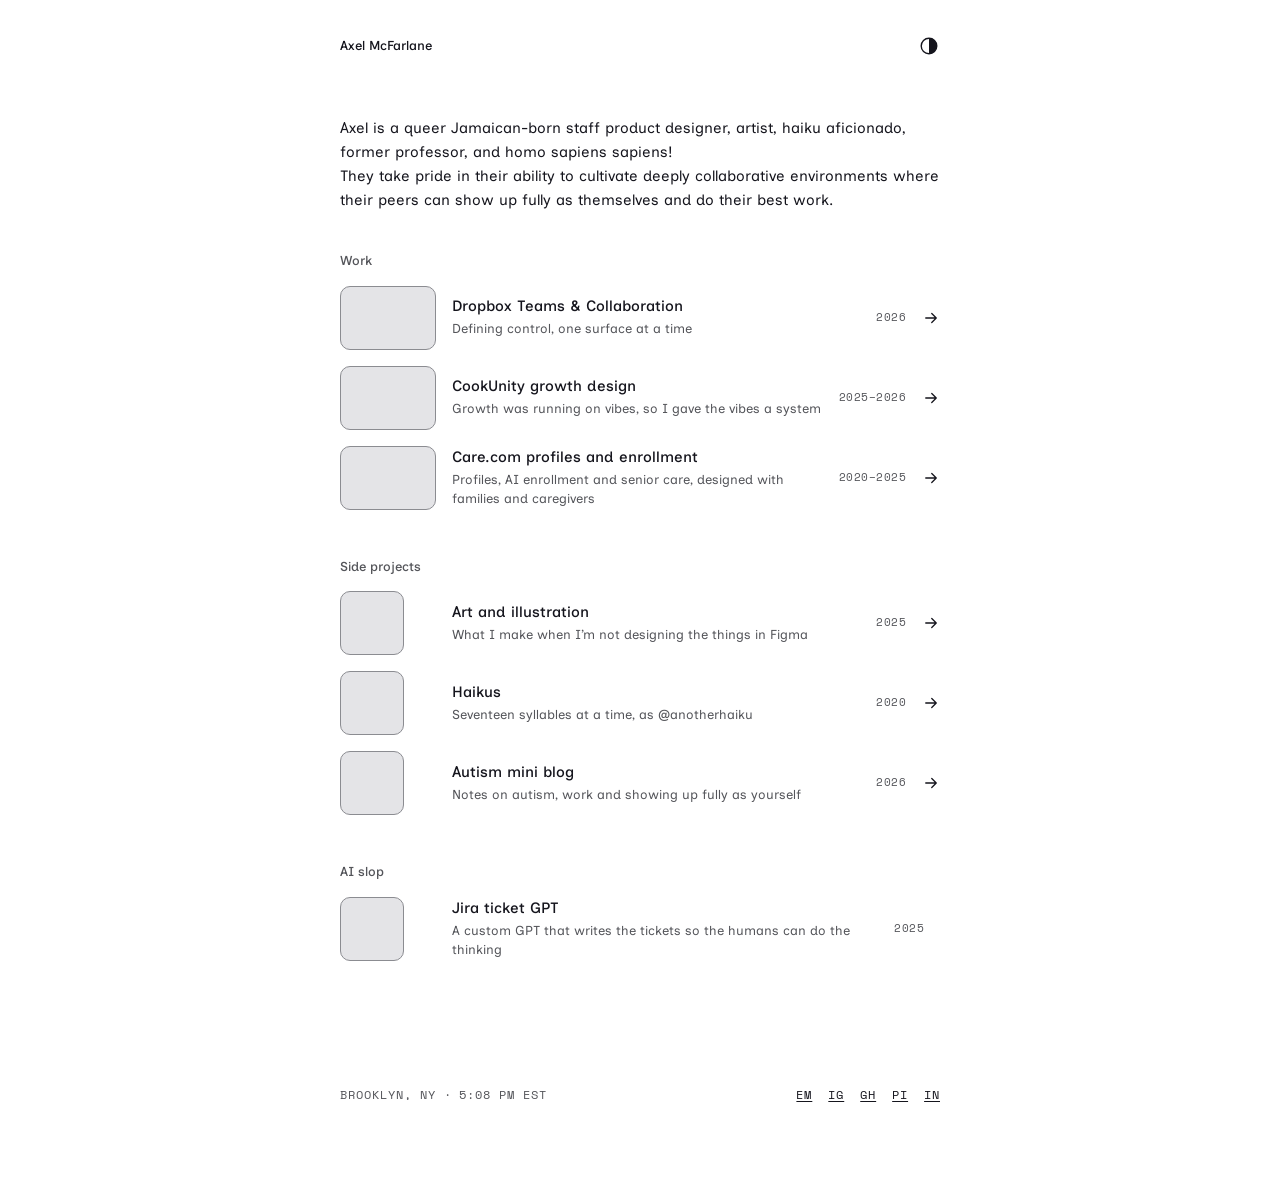
==== index.html @ f687fe0c "v1: DialKit spacing tuner (?tune); smaller work tiles, square side-project tiles Co-Authored-By: Cla" ====
<!doctype html>
<html lang="en">
<head>
  <meta charset="utf-8">
  <meta name="viewport" content="width=device-width, initial-scale=1">
  <title>Axel McFarlane</title>
  <meta name="description" content="Axel McFarlane (it/they): queer, Jamaican-born staff product designer, artist and former professor who designs with and not just for people.">
  <link rel="preconnect" href="https://fonts.googleapis.com">
  <link rel="preconnect" href="https://fonts.gstatic.com" crossorigin>
  <link rel="stylesheet" href="https://fonts.googleapis.com/css2?family=Space+Mono:wght@400;700&family=Inclusive+Sans:ital,wght@0,300..700;1,300..700&display=swap">
  <link rel="stylesheet" href="palette.css">
  <link rel="stylesheet" href="styles.css">
  <script src="theme.js"></script>
</head>
<body>
  <header class="site-header">
    <a class="mark" href="index.html">Axel McFarlane</a>
    <button class="theme-toggle" type="button" aria-label="Switch to dark theme">
      <svg viewBox="0 0 24 24" width="22" height="22" aria-hidden="true" focusable="false">
        <circle cx="12" cy="12" r="8.5" fill="none" stroke="currentColor" stroke-width="1.5"/>
        <path d="M12 3.5a8.5 8.5 0 0 1 0 17z" fill="currentColor"/>
      </svg>
    </button>
  </header>

  <main>
    <section class="intro">
      <h1><span class="peek">Axel<span class="peek-card peek-card--axel" aria-hidden="true"></span></span> is a queer <span class="peek">Jamaican-born<span class="peek-card peek-card--run" aria-hidden="true"></span></span> staff product designer, artist, haiku aficionado, former professor, and homo sapiens sapiens!</h1>
      <p>
        They take pride in their ability to cultivate deeply collaborative
        environments where their peers can show up fully as themselves and do
        their best work.
      </p>
    </section>

    <section class="work" aria-labelledby="work-heading">
      <h2 id="work-heading">Work</h2>
      <ul class="rows">
        <li>
          <a class="row" href="work/dropbox.html">
            <span class="thumb" aria-hidden="true"></span>
            <span class="row-text">
              <span class="row-heading">
                <span class="row-title">Dropbox Teams &amp; Collaboration</span>
              </span>
              <span class="row-desc">Defining control, one surface at a time</span>
            </span>
            <span class="row-year">2026</span>
            <svg class="row-arrow" viewBox="0 0 24 24" width="18" height="18" aria-hidden="true" focusable="false">
              <path d="M5 12h13M13 6l6 6-6 6" fill="none" stroke="currentColor" stroke-width="1.75" stroke-linecap="round" stroke-linejoin="round"/>
            </svg>
          </a>
        </li>
        <li>
          <a class="row" href="work/cookunity.html">
            <span class="thumb" aria-hidden="true"></span>
            <span class="row-text">
              <span class="row-heading">
                <span class="row-title">CookUnity growth design</span>
              </span>
              <span class="row-desc">Growth was running on vibes, so I gave the vibes a system</span>
            </span>
            <span class="row-year">2025–2026</span>
            <svg class="row-arrow" viewBox="0 0 24 24" width="18" height="18" aria-hidden="true" focusable="false">
              <path d="M5 12h13M13 6l6 6-6 6" fill="none" stroke="currentColor" stroke-width="1.75" stroke-linecap="round" stroke-linejoin="round"/>
            </svg>
          </a>
        </li>
        <li>
          <a class="row" href="work/care.html">
            <span class="thumb" aria-hidden="true"></span>
            <span class="row-text">
              <span class="row-heading">
                <span class="row-title">Care.com profiles and enrollment</span>
              </span>
              <span class="row-desc">Profiles, AI enrollment and senior care, designed with families and caregivers</span>
            </span>
            <span class="row-year">2020–2025</span>
            <svg class="row-arrow" viewBox="0 0 24 24" width="18" height="18" aria-hidden="true" focusable="false">
              <path d="M5 12h13M13 6l6 6-6 6" fill="none" stroke="currentColor" stroke-width="1.75" stroke-linecap="round" stroke-linejoin="round"/>
            </svg>
          </a>
        </li>
      </ul>
    </section>

    <section class="side-projects" aria-labelledby="side-heading">
      <h2 id="side-heading">Side projects</h2>
      <ul class="rows">
        <li>
          <a class="row" href="https://www.instagram.com/anotherdeadname/">
            <span class="thumb" aria-hidden="true"></span>
            <span class="row-text">
              <span class="row-heading">
                <span class="row-title">Art and illustration</span>
              </span>
              <span class="row-desc">What I make when I’m not designing the things in Figma</span>
            </span>
            <span class="row-year">2025</span>
            <svg class="row-arrow" viewBox="0 0 24 24" width="18" height="18" aria-hidden="true" focusable="false">
              <path d="M5 12h13M13 6l6 6-6 6" fill="none" stroke="currentColor" stroke-width="1.75" stroke-linecap="round" stroke-linejoin="round"/>
            </svg>
          </a>
        </li>
        <li>
          <a class="row" href="https://www.instagram.com/anotherhaiku/">
            <span class="thumb" aria-hidden="true"></span>
            <span class="row-text">
              <span class="row-heading">
                <span class="row-title">Haikus</span>
              </span>
              <span class="row-desc">Seventeen syllables at a time, as @anotherhaiku</span>
            </span>
            <span class="row-year">2020</span>
            <svg class="row-arrow" viewBox="0 0 24 24" width="18" height="18" aria-hidden="true" focusable="false">
              <path d="M5 12h13M13 6l6 6-6 6" fill="none" stroke="currentColor" stroke-width="1.75" stroke-linecap="round" stroke-linejoin="round"/>
            </svg>
          </a>
        </li>
        <li>
          <a class="row" href="https://www.linkedin.com/in/axelwashere/recent-activity/all/">
            <span class="thumb" aria-hidden="true"></span>
            <span class="row-text">
              <span class="row-heading">
                <span class="row-title">Autism mini blog</span>
              </span>
              <span class="row-desc">Notes on autism, work and showing up fully as yourself</span>
            </span>
            <span class="row-year">2026</span>
            <svg class="row-arrow" viewBox="0 0 24 24" width="18" height="18" aria-hidden="true" focusable="false">
              <path d="M5 12h13M13 6l6 6-6 6" fill="none" stroke="currentColor" stroke-width="1.75" stroke-linecap="round" stroke-linejoin="round"/>
            </svg>
          </a>
        </li>
      </ul>
    </section>

    <section class="ai-tools" aria-labelledby="ai-heading">
      <h2 id="ai-heading">AI slop</h2>
      <ul class="rows">
        <li>
          <div class="row">
            <span class="thumb" aria-hidden="true"></span>
            <span class="row-text">
              <span class="row-heading">
                <span class="row-title">Jira ticket GPT</span>
              </span>
              <span class="row-desc">A custom GPT that writes the tickets so the humans can do the thinking</span>
            </span>
            <span class="row-year">2025</span>
          </div>
        </li>
      </ul>
    </section>
  </main>

  <footer class="site-footer">
    <p class="footer-local">
      <span>Brooklyn, NY</span>
      <span data-local-time>Eastern Time</span>
      <span data-weather hidden></span>
    </p>
    <ul class="footer-links">
      <li>
        <a href="mailto:hello@anotherdeadname.com" aria-label="Email" title="Email">EM</a>
      </li>
      <li>
        <a href="https://www.instagram.com/anotherdeadname/" aria-label="Instagram" title="Instagram">IG</a>
      </li>
      <li>
        <a href="https://github.com/anotherdeadname" aria-label="GitHub" title="GitHub">GH</a>
      </li>
      <li>
        <a href="https://www.pinterest.com/biscuitsanjam/" aria-label="Pinterest" title="Pinterest">PI</a>
      </li>
      <li>
        <a href="https://www.linkedin.com/in/axelwashere/" aria-label="LinkedIn" title="LinkedIn">IN</a>
      </li>
    </ul>
  </footer>
  <script src="footer.js" defer></script>
  <script src="tune.js" defer></script>
</body>
</html>
---- palette.css ----
/* Monochrome, matched to the portfolio deck. Contrast is against --bg. */

:root {
  /* surfaces + text */
  --bg:          oklch(100% 0 0);          /* white */
  --text:        oklch(20% 0.015 280);     /* blue-black ink, 18.1:1 */
  --text-muted:  oklch(45% 0.008 280);     /* cool gray, 7.4:1 */

  /* accent: kept monochrome for now */
  --accent:      oklch(20% 0.015 280);     /* ink: fills, large shapes */
  --accent-ink:  oklch(20% 0.015 280);     /* links (always underlined) */
  --on-accent:   oklch(100% 0 0);          /* white text on ink fills */

  /* lines */
  --hairline:      oklch(92% 0.004 280);   /* dividers, rules (decorative) */
  --border-strong: oklch(64% 0.008 280);   /* media frames, 3:1+ */

  /* jewel tones: decorative hover fills only, never text.
     One lightness and chroma, only the hue changes, so the set reads as
     a family. 0.16 is the highest chroma all four hues hold in sRGB at 66%. */
  --jewel-l: 66%;
  --jewel-c: 0.16;
  --jewel-magenta:    oklch(var(--jewel-l) var(--jewel-c) 350);
  --jewel-tangerine:  oklch(var(--jewel-l) var(--jewel-c) 50);
  --jewel-chartreuse: oklch(var(--jewel-l) var(--jewel-c) 122);
  --jewel-cobalt:     oklch(var(--jewel-l) var(--jewel-c) 265);

  color-scheme: light;
}

/* Dark: follows the system unless the toggle chose light,
   and applies whenever the toggle chose dark. Keep both blocks in sync. */
@media (prefers-color-scheme: dark) {
  :root:not([data-theme="light"]) {
    --bg:          oklch(20% 0.015 280);   /* deck's dark slide */
    --text:        oklch(97% 0.003 280);   /* 16.6:1 */
    --text-muted:  oklch(72% 0.008 280);   /* 7.2:1 */

    --accent:      oklch(97% 0.003 280);
    --accent-ink:  oklch(97% 0.003 280);
    --on-accent:   oklch(20% 0.015 280);

    --hairline:      oklch(30% 0.012 280);
    --border-strong: oklch(52% 0.008 280);

    color-scheme: dark;
  }
}

:root[data-theme="dark"] {
  --bg:          oklch(20% 0.015 280);
  --text:        oklch(97% 0.003 280);
  --text-muted:  oklch(72% 0.008 280);

  --accent:      oklch(97% 0.003 280);
  --accent-ink:  oklch(97% 0.003 280);
  --on-accent:   oklch(20% 0.015 280);

  --hairline:      oklch(30% 0.012 280);
  --border-strong: oklch(52% 0.008 280);

  color-scheme: dark;
}

:focus-visible {
  outline: 2px solid var(--accent-ink);
  outline-offset: 3px;
}
---- styles.css ----
/* Layout and type. Colors come only from palette.css tokens. */

:root {
  --font-sans: "Inclusive Sans", system-ui, sans-serif;
  --font-mono: "Space Mono", ui-monospace, monospace;

  /* type scale: everything derives from one 15px base */
  --size-base: 0.9375rem;                         /* 15px */
  --size-md: var(--size-base);                    /* 15px body and row titles */
  --size-sm: calc(var(--size-base) * 13 / 15);    /* 13px supporting text and labels */
  --size-xs: calc(var(--size-base) * 0.8);        /* 12px mono labels */
  --size-2xs: calc(var(--size-base) * 11 / 15);   /* 11px row dates */
  --size-xl: clamp(calc(var(--size-base) * 1.6),  /* 24px on phones */
                   4vw,
                   calc(var(--size-base) * 2));   /* 30px statements and page titles */

  /* weights: Inclusive Sans is variable, 300 to 700 */
  --weight-regular: 400;   /* body and supporting text */
  --weight-display: 450;   /* 30px page titles, a touch firmer */
  --weight-medium: 500;    /* names, row titles, labels */
  --weight-strong: 600;    /* bold proof points */

  --column: calc(600px + 2 * var(--gutter)); /* 600px of content plus side padding */
  --gutter: calc(var(--unit) * 2);              /* 16px; 32px from 600px wide */
  --measure: 68ch;

  /* spacing: everything is a multiple of one 8px unit */
  --unit: 8px;
  --space-half: calc(var(--unit) / 2);  /*  4px, tight pairs only (title + description) */
  --space-1: var(--unit);               /*  8px */
  --space-2: calc(var(--unit) * 2);     /* 16px */
  --space-3: calc(var(--unit) * 3);     /* 24px */
  --space-4: calc(var(--unit) * 5);     /* 40px */
  --space-5: calc(var(--unit) * 8);     /* 64px */

  /* layout spacing, named so they can be tuned (open any page with ?tune) */
  --header-pad:   var(--space-3);   /* above and below the header */
  --intro-top:    var(--space-3);   /* header to intro */
  --section-gap:  var(--space-4);   /* between intro, Work, Side projects, AI slop */
  --label-gap:    var(--space-1);   /* section label to its first row */
  --row-pad:      var(--space-1);   /* half the space between rows */
  --row-col-gap:  var(--space-2);   /* thumbnail to text */
  --row-text-gap: var(--space-half);/* title to description */
  --footer-top:   var(--space-4);   /* last section to footer */

  /* thumbnails: 3:2 tiles for work, squares for side projects and AI tools */
  --thumb-w:      calc(var(--unit) * 12);  /* 96px */
  --thumb-square: calc(var(--unit) * 8);   /* 64px */
}

@media (min-width: 600px) {
  :root {
    --gutter: calc(var(--unit) * 4);
  }
}

@media (max-width: 480px) {
  :root {
    --thumb-w: calc(var(--unit) * 9);      /* 72px */
    --thumb-square: calc(var(--unit) * 6); /* 48px */
  }
}

*,
*::before,
*::after {
  box-sizing: border-box;
}

body {
  margin: 0;
  background: var(--bg);
  color: var(--text);
  font-family: var(--font-sans);
  font-size: var(--size-md); /* 15px body */
  line-height: 1.6;
  -webkit-font-smoothing: antialiased;
}

/* Single centered column */
.site-header,
main,
.site-footer {
  max-width: var(--column);
  margin-inline: auto;
  padding-inline: var(--gutter);
}

main {
  padding-block: var(--intro-top) var(--space-5);
}

section + section {
  margin-top: var(--section-gap);
}

/* Type */
h1,
h2,
h3 {
  font-family: var(--font-sans);
  font-weight: var(--weight-medium);
  line-height: 1.35;
  margin: 0 0 var(--space-2);
}

/* Display: the intro statement and case titles share one treatment */
h1 {
  font-size: var(--size-xl);
  font-weight: var(--weight-display);
  line-height: 1.2;
  letter-spacing: -0.02em;
}

strong {
  font-weight: var(--weight-strong);
}

h2 {
  font-size: var(--size-md);
}

h3 {
  font-size: var(--size-md);
}

p {
  margin: 0 0 var(--space-2);
  max-width: var(--measure);
}

a {
  color: var(--accent-ink);
  text-decoration: underline;
  text-decoration-thickness: 1px;
  text-underline-offset: 0.2em;
}

a:hover {
  text-decoration-thickness: 2px;
}

/* Header */
.site-header {
  display: flex;
  align-items: center;
  justify-content: space-between;
  padding-block: var(--header-pad);
}

.mark {
  display: inline-flex;
  align-items: center;
  min-height: 44px;
  min-width: 44px;
  color: var(--text);
  font-size: var(--size-sm);
  font-weight: var(--weight-medium);
  text-decoration: none;
}

.mark:hover {
  color: var(--accent-ink);
}

/* Peeks: hovering a phrase in the intro pops up a small card.
   "Axel" shows a portrait, "track record" shows a running gif.
   Swap the image URLs below to change them; a missing image shows a gray card. */
.peek {
  position: relative;
  white-space: nowrap;
}

.peek-card {
  position: absolute;
  top: calc(100% + var(--space-1));
  left: 0;
  z-index: 10;
  width: 168px;
  aspect-ratio: 5 / 8;
  border: 1px solid var(--border-strong);
  border-radius: 12px;
  background: var(--hairline) center / cover no-repeat;
  box-shadow: 0 12px 32px oklch(0% 0 0 / 0.25);
  opacity: 0;
  transform: translateY(-6px) rotate(var(--tilt)) scale(0.96);
  transform-origin: top left;
  pointer-events: none;
  transition: opacity 0.2s ease, transform 0.3s cubic-bezier(0.2, 0.8, 0.2, 1);
}

.peek-card--axel {
  --tilt: -4deg;
  background-image: url("assets/axel.jpg");
}

/* Usain Bolt finishing the race, hotlinked from Tenor (tenor.com/view/...-22595436) */
.peek-card--run {
  --tilt: 3deg;
  width: 200px;
  aspect-ratio: 1;
  background-image: url("https://media.tenor.com/UhEYaXfAKXYAAAAM/running-usain-bolt.gif");
}

@media (hover: hover) {
  .peek:hover .peek-card {
    opacity: 1;
    transform: rotate(var(--tilt));
  }
}

/* An animated gif can't be paused, so skip it for reduced motion */
@media (prefers-reduced-motion: reduce) {
  .peek-card--run {
    display: none;
  }
}

.theme-toggle {
  display: inline-grid;
  place-items: center;
  width: 44px;
  height: 44px;
  margin-right: -11px; /* optically align the icon with the column edge */
  padding: 0;
  border: 0;
  border-radius: 50%;
  background: transparent;
  color: var(--text);
  cursor: pointer;
  transition: background-color 0.15s ease;
}

.theme-toggle:hover {
  background: var(--hairline);
}

/* Intro */
.intro {
  padding-top: 0;
}

/* Kept compact so the work list shows on the first screen */
/* The intro statement reads as body text, not a display headline */
.intro h1 {
  font-size: var(--size-md);
  font-weight: var(--weight-regular);
  line-height: 1.6;
  letter-spacing: normal;
  max-width: var(--measure);
  margin-bottom: 0;
}

.intro p {
  margin-bottom: 0;
}

/* Home section labels are small and quiet, the rows carry the weight */
/* Home section labels are small and quiet, the rows carry the weight */
.work h2,
.side-projects h2,
.ai-tools h2 {
  font-size: var(--size-sm);
  color: var(--text-muted);
  margin-bottom: var(--label-gap);
}

/* Work and side project rows */
.rows {
  list-style: none;
  margin: 0;
  padding: 0;
}

.rows li {
  position: relative;
}

/* Grid keeps the year and arrow vertically centred on the row */
.row {
  display: grid;
  /* the thumb column is always the work-tile width, so titles line up
     across sections even where the tile is a smaller square */
  grid-template-columns: var(--thumb-w) 1fr auto auto;
  grid-template-areas: "thumb text year arrow";
  align-items: center;
  column-gap: var(--row-col-gap);
  margin-inline: calc(var(--space-1) * -1);
  padding: var(--row-pad) var(--space-1);
  border-radius: 12px;
  color: var(--text);
  text-decoration: none;
}

/* Gray box is the placeholder until an <img> goes inside */
.thumb {
  flex: none;
  width: var(--thumb-w);
  aspect-ratio: 3 / 2;
  border-radius: 10px;
  background: var(--hairline);
  border: 1px solid var(--border-strong);
  overflow: hidden;
}

.side-projects .thumb,
.ai-tools .thumb {
  width: var(--thumb-square);
  aspect-ratio: 1;
}

.thumb { grid-area: thumb; }
.row-text { grid-area: text; }
.row-year { grid-area: year; }
.row-arrow { grid-area: arrow; }

/* On phones: one line each for title and description (truncated),
   with the year sitting on the title line */
@media (max-width: 480px) {
  .row {
    grid-template-columns: var(--thumb-w) minmax(0, 1fr) auto auto;
    grid-template-areas: "thumb text year arrow";
    align-items: start;
    column-gap: var(--space-2);
  }


  .row .row-heading {
    flex-wrap: nowrap;
    column-gap: var(--space-1);
  }

  .row-title,
  .row-desc {
    display: block;
    min-width: 0;
    white-space: nowrap;
    overflow: hidden;
    text-overflow: ellipsis;
  }


  /* match the title's line box so the year sits on the same line */
  .row-year {
    line-height: calc(var(--size-md) * 1.35);
  }

  .row-arrow {
    margin-top: var(--space-half);
  }
}

.thumb img {
  width: 100%;
  height: 100%;
  object-fit: cover;
}

.row-text {
  display: flex;
  flex-direction: column;
  gap: var(--row-text-gap);
  min-width: 0;
}

/* The arrow marks each row as a link, so titles have no underline */
.row-title {
  font-size: var(--size-md);
  font-weight: var(--weight-medium);
  line-height: 1.35;
}

/* Hovering a row blurs everything else on the page by the same amount */
.site-header,
.intro,
.work h2,
.side-projects h2,
.ai-tools h2,
.row,
.site-footer {
  transition: filter 0.35s ease, opacity 0.35s ease;
}

@media (hover: hover) {
  body:has(a.row:hover) :is(.site-header, .intro, .work h2, .side-projects h2, .ai-tools h2, .site-footer),
  body:has(a.row:hover) .row:not(:hover) {
    filter: blur(3px);
    opacity: 0.5;
  }
}

/* Thumbnail tilts gently on hover */
/* Photos stay black and white until hovered or focused, then go to full
   colour. Until real images exist, the empty placeholder floods with a
   jewel tone instead. Decorative fills, never behind text. */
.rows li:nth-child(4n + 1) .thumb { --jewel: var(--jewel-magenta); }
.rows li:nth-child(4n + 2) .thumb { --jewel: var(--jewel-cobalt); }
.rows li:nth-child(4n + 3) .thumb { --jewel: var(--jewel-chartreuse); }
.rows li:nth-child(4n + 4) .thumb { --jewel: var(--jewel-tangerine); }

.thumb {
  transition: transform 0.35s ease, background-color 0.25s ease, border-color 0.25s ease;
}

.thumb img {
  filter: grayscale(1);
  transition: filter 0.35s ease;
}

a.row:focus-visible .thumb img {
  filter: none;
}

@media (hover: hover) {
  a.row:hover .thumb img {
    filter: none;
  }

  a.row:hover .thumb:empty {
    background: var(--jewel);
    border-color: var(--jewel);
  }
}

@media (hover: hover) and (prefers-reduced-motion: no-preference) {
  a.row:hover .thumb {
    transform: rotate(-3deg) scale(1.04);
  }
}

.row-desc {
  font-size: var(--size-sm);
  line-height: 1.45;
  color: var(--text-muted);
}

/* Dates read as mono labels, like the case meta and footer */
.row-year {
  font-family: var(--font-mono);
  font-size: var(--size-2xs);
  letter-spacing: 0.04em;
  color: var(--text-muted);
  white-space: nowrap;
}

.row-arrow {
  flex: none;
  color: var(--text);
  transition: transform 0.15s ease;
}

.row:hover .row-arrow,
.row:focus-visible .row-arrow {
  transform: translateX(3px);
}

/* Title line */
.row-heading {
  display: flex;
  flex-wrap: wrap;
  align-items: center;
  column-gap: var(--space-1);
  row-gap: var(--space-half);
}

/* Case study: one image, title, summary and resume-style bullets */
.back {
  display: inline-grid;
  place-items: center;
  width: 44px;
  height: 44px;
  border: 1px solid var(--border-strong);
  border-radius: 50%;
  color: var(--text);
  transition: background-color 0.15s ease;
}

@media (hover: hover) {
  .back:hover {
    background: var(--hairline);
  }
}

.media {
  margin: 0 0 var(--space-4);
}

.frame {
  border: 1px solid var(--border-strong);
  border-radius: 16px;
  overflow: hidden;
  background: var(--hairline);
}

.frame > img,
.frame > video,
.frame > iframe {
  display: block;
  width: 100%;
  border: 0;
}

.placeholder {
  aspect-ratio: 16 / 10;
  background: var(--jewel, var(--hairline));
}

.case-title {
  margin-bottom: var(--space-2);
}

.case-summary {
  font-size: var(--size-md);
  line-height: 1.5;
  margin-bottom: var(--space-3);
}

.case-meta {
  font-family: var(--font-mono);
  font-size: var(--size-xs);
  line-height: 1.6;
  letter-spacing: 0.08em;
  text-transform: uppercase;
  color: var(--text-muted);
  margin-bottom: var(--space-4);
}

.case-points {
  margin: 0;
  padding-left: var(--space-3);
  max-width: var(--measure);
}

.case-points li + li {
  margin-top: var(--space-2);
}

.case-points li::marker {
  color: var(--text-muted);
}

/* Previous and next case studies */
.pager {
  display: grid;
  grid-template-columns: 1fr 1fr;
  gap: var(--space-2);
  margin-top: var(--space-5);
  padding-top: var(--space-3);
  border-top: 1px solid var(--hairline);
}

.pager a {
  display: flex;
  flex-direction: column;
  gap: var(--space-half);
  min-height: 44px;
  color: var(--text);
  text-decoration: none;
}

.pager-next {
  text-align: right;
}

.pager-label {
  font-family: var(--font-mono);
  font-size: var(--size-xs);
  letter-spacing: 0.08em;
  text-transform: uppercase;
  color: var(--text-muted);
}

.pager-prev .pager-label::before {
  content: "← " / "";
}

.pager-next .pager-label::after {
  content: " →" / "";
}

.pager-title {
  font-weight: var(--weight-medium);
  text-decoration: underline;
  text-decoration-thickness: 1px;
  text-underline-offset: 0.2em;
}

.pager a:hover .pager-title {
  text-decoration-thickness: 2px;
}

/* Footer: Brooklyn time and weather on the left, links on the right */
.site-footer {
  display: flex;
  flex-wrap: wrap;
  align-items: center;
  justify-content: space-between;
  gap: var(--space-1) var(--space-3);
  padding-block: var(--footer-top) var(--space-5);
}

.footer-local {
  margin: 0;
  font-family: var(--font-mono);
  font-size: var(--size-xs);
  letter-spacing: 0.08em;
  text-transform: uppercase;
  color: var(--text-muted);
}

.footer-local span {
  white-space: nowrap;
}

.footer-local span + span::before {
  content: " · " / "";
}

/* Socials as short mono letters, like the deck's IG/ IN/ labels */
.footer-links {
  display: flex;
  margin: 0 calc(var(--space-1) * -1) 0 0; /* last letter meets the column edge */
  padding: 0;
  list-style: none;
}

.footer-links a {
  display: inline-flex;
  align-items: center;
  min-height: 44px;
  padding-inline: var(--space-1);
  font-family: var(--font-mono);
  font-size: var(--size-xs);
  font-weight: var(--weight-medium);
  letter-spacing: 0.08em;
  color: var(--text);
}

/* On phones the links wrap under the time line, so the first letter meets the left edge */
@media (max-width: 480px) {
  .footer-links {
    margin: 0 0 0 calc(var(--space-1) * -1);
  }
}

img {
  max-width: 100%;
  height: auto;
  display: block;
}

@media (prefers-reduced-motion: reduce) {
  *,
  *::before,
  *::after {
    animation: none !important;
    transition: none !important;
    scroll-behavior: auto !important;
  }
}
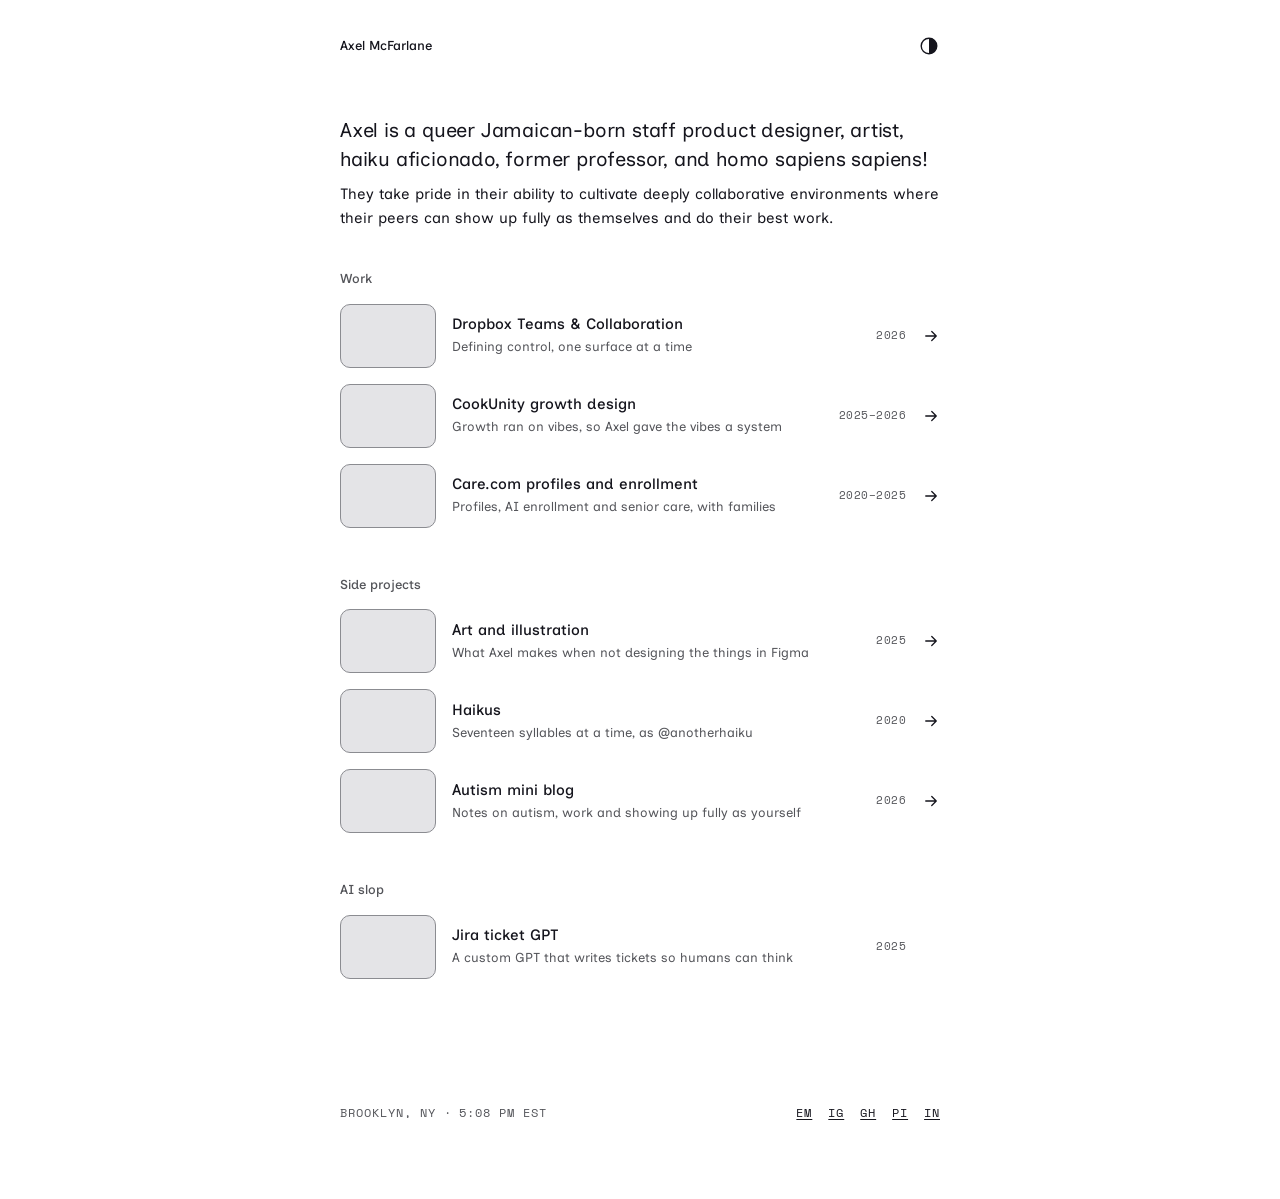
==== commit bcad764c: "v1: critique fixes: third-person voice, 20px intro focal point, aligned years, whole meta items, sho" ====
--- a/index.html
+++ b/index.html
@@ -58,7 +58,7 @@
               <span class="row-heading">
                 <span class="row-title">CookUnity growth design</span>
               </span>
-              <span class="row-desc">Growth was running on vibes, so I gave the vibes a system</span>
+              <span class="row-desc">Growth ran on vibes, so Axel gave the vibes a system</span>
             </span>
             <span class="row-year">2025–2026</span>
             <svg class="row-arrow" viewBox="0 0 24 24" width="18" height="18" aria-hidden="true" focusable="false">
@@ -73,7 +73,7 @@
               <span class="row-heading">
                 <span class="row-title">Care.com profiles and enrollment</span>
               </span>
-              <span class="row-desc">Profiles, AI enrollment and senior care, designed with families and caregivers</span>
+              <span class="row-desc">Profiles, AI enrollment and senior care, with families</span>
             </span>
             <span class="row-year">2020–2025</span>
             <svg class="row-arrow" viewBox="0 0 24 24" width="18" height="18" aria-hidden="true" focusable="false">
@@ -94,7 +94,7 @@
               <span class="row-heading">
                 <span class="row-title">Art and illustration</span>
               </span>
-              <span class="row-desc">What I make when I’m not designing the things in Figma</span>
+              <span class="row-desc">What Axel makes when not designing the things in Figma</span>
             </span>
             <span class="row-year">2025</span>
             <svg class="row-arrow" viewBox="0 0 24 24" width="18" height="18" aria-hidden="true" focusable="false">
@@ -145,7 +145,7 @@
               <span class="row-heading">
                 <span class="row-title">Jira ticket GPT</span>
               </span>
-              <span class="row-desc">A custom GPT that writes the tickets so the humans can do the thinking</span>
+              <span class="row-desc">A custom GPT that writes tickets so humans can think</span>
             </span>
             <span class="row-year">2025</span>
           </div>
--- a/styles.css
+++ b/styles.css
@@ -6,6 +6,7 @@
 
   /* type scale: everything derives from one 15px base */
   --size-base: 0.9375rem;                         /* 15px */
+  --size-lg: calc(var(--size-base) * 4 / 3);      /* 20px home intro */
   --size-md: var(--size-base);                    /* 15px body and row titles */
   --size-sm: calc(var(--size-base) * 13 / 15);    /* 13px supporting text and labels */
   --size-xs: calc(var(--size-base) * 0.8);        /* 12px mono labels */
@@ -43,9 +44,8 @@
   --row-text-gap: var(--space-half);/* title to description */
   --footer-top:   var(--space-4);   /* last section to footer */
 
-  /* thumbnails: 3:2 tiles for work, squares for side projects and AI tools */
+  /* thumbnails: 3:2 tiles */
   --thumb-w:      calc(var(--unit) * 12);  /* 96px */
-  --thumb-square: calc(var(--unit) * 8);   /* 64px */
 }
 
 @media (min-width: 600px) {
@@ -57,7 +57,6 @@
 @media (max-width: 480px) {
   :root {
     --thumb-w: calc(var(--unit) * 9);      /* 72px */
-    --thumb-square: calc(var(--unit) * 6); /* 48px */
   }
 }
 
@@ -241,14 +240,14 @@
 }
 
 /* Kept compact so the work list shows on the first screen */
-/* The intro statement reads as body text, not a display headline */
+/* The intro's first sentence is the home page's one focal point */
 .intro h1 {
-  font-size: var(--size-md);
+  font-size: var(--size-lg);
   font-weight: var(--weight-regular);
-  line-height: 1.6;
-  letter-spacing: normal;
+  line-height: 1.45;
+  letter-spacing: -0.01em;
   max-width: var(--measure);
-  margin-bottom: 0;
+  margin-bottom: var(--space-1);
 }
 
 .intro p {
@@ -279,9 +278,7 @@
 /* Grid keeps the year and arrow vertically centred on the row */
 .row {
   display: grid;
-  /* the thumb column is always the work-tile width, so titles line up
-     across sections even where the tile is a smaller square */
-  grid-template-columns: var(--thumb-w) 1fr auto auto;
+  grid-template-columns: var(--thumb-w) minmax(0, 1fr) auto 18px;
   grid-template-areas: "thumb text year arrow";
   align-items: center;
   column-gap: var(--row-col-gap);
@@ -303,12 +300,6 @@
   overflow: hidden;
 }
 
-.side-projects .thumb,
-.ai-tools .thumb {
-  width: var(--thumb-square);
-  aspect-ratio: 1;
-}
-
 .thumb { grid-area: thumb; }
 .row-text { grid-area: text; }
 .row-year { grid-area: year; }
@@ -318,7 +309,7 @@
    with the year sitting on the title line */
 @media (max-width: 480px) {
   .row {
-    grid-template-columns: var(--thumb-w) minmax(0, 1fr) auto auto;
+    grid-template-columns: var(--thumb-w) minmax(0, 1fr) auto 18px;
     grid-template-areas: "thumb text year arrow";
     align-items: start;
     column-gap: var(--space-2);
@@ -330,8 +321,7 @@
     column-gap: var(--space-1);
   }
 
-  .row-title,
-  .row-desc {
+  .row-title {
     display: block;
     min-width: 0;
     white-space: nowrap;
@@ -428,7 +418,13 @@
   }
 }
 
+/* Descriptions always stay on one line; longer text ends in "…" */
 .row-desc {
+  display: block;
+  min-width: 0;
+  white-space: nowrap;
+  overflow: hidden;
+  text-overflow: ellipsis;
   font-size: var(--size-sm);
   line-height: 1.45;
   color: var(--text-muted);
@@ -464,6 +460,12 @@
 }
 
 /* Case study: one image, title, summary and resume-style bullets */
+.header-start {
+  display: flex;
+  align-items: center;
+  gap: var(--space-2);
+}
+
 .back {
   display: inline-grid;
   place-items: center;
@@ -513,6 +515,11 @@
   font-size: var(--size-md);
   line-height: 1.5;
   margin-bottom: var(--space-3);
+}
+
+/* Each meta item stays whole when the line wraps */
+.case-meta span {
+  white-space: nowrap;
 }
 
 .case-meta {
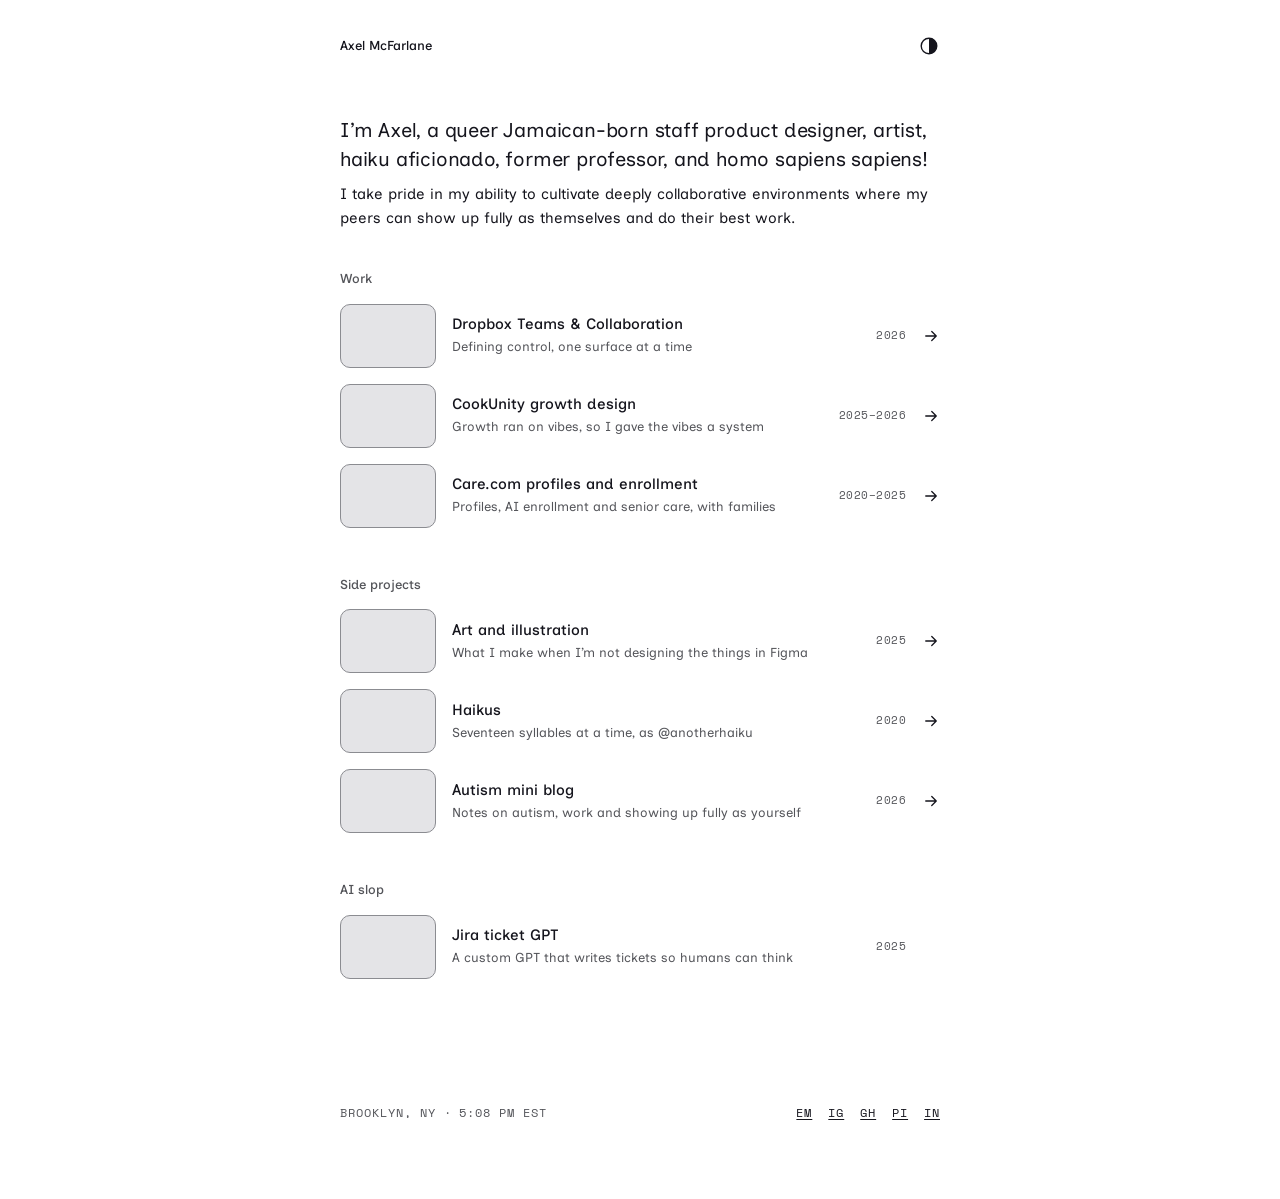
==== commit 99111b54: "v1: site copy in first person Co-Authored-By: Claude Opus 5.5 <noreply@anthropic.com>" ====
--- a/index.html
+++ b/index.html
@@ -25,10 +25,10 @@
 
   <main>
     <section class="intro">
-      <h1><span class="peek">Axel<span class="peek-card peek-card--axel" aria-hidden="true"></span></span> is a queer <span class="peek">Jamaican-born<span class="peek-card peek-card--run" aria-hidden="true"></span></span> staff product designer, artist, haiku aficionado, former professor, and homo sapiens sapiens!</h1>
+      <h1>I’m <span class="peek">Axel<span class="peek-card peek-card--axel" aria-hidden="true"></span></span>, a queer <span class="peek">Jamaican-born<span class="peek-card peek-card--run" aria-hidden="true"></span></span> staff product designer, artist, haiku aficionado, former professor, and homo sapiens sapiens!</h1>
       <p>
-        They take pride in their ability to cultivate deeply collaborative
-        environments where their peers can show up fully as themselves and do
+        I take pride in my ability to cultivate deeply collaborative
+        environments where my peers can show up fully as themselves and do
         their best work.
       </p>
     </section>
@@ -58,7 +58,7 @@
               <span class="row-heading">
                 <span class="row-title">CookUnity growth design</span>
               </span>
-              <span class="row-desc">Growth ran on vibes, so Axel gave the vibes a system</span>
+              <span class="row-desc">Growth ran on vibes, so I gave the vibes a system</span>
             </span>
             <span class="row-year">2025–2026</span>
             <svg class="row-arrow" viewBox="0 0 24 24" width="18" height="18" aria-hidden="true" focusable="false">
@@ -88,13 +88,13 @@
       <h2 id="side-heading">Side projects</h2>
       <ul class="rows">
         <li>
-          <a class="row" href="https://www.instagram.com/anotherdeadname/">
+          <a class="row" href="side/art.html">
             <span class="thumb" aria-hidden="true"></span>
             <span class="row-text">
               <span class="row-heading">
                 <span class="row-title">Art and illustration</span>
               </span>
-              <span class="row-desc">What Axel makes when not designing the things in Figma</span>
+              <span class="row-desc">What I make when I’m not designing the things in Figma</span>
             </span>
             <span class="row-year">2025</span>
             <svg class="row-arrow" viewBox="0 0 24 24" width="18" height="18" aria-hidden="true" focusable="false">
@@ -103,7 +103,7 @@
           </a>
         </li>
         <li>
-          <a class="row" href="https://www.instagram.com/anotherhaiku/">
+          <a class="row" href="side/haikus.html">
             <span class="thumb" aria-hidden="true"></span>
             <span class="row-text">
               <span class="row-heading">
@@ -118,7 +118,7 @@
           </a>
         </li>
         <li>
-          <a class="row" href="https://www.linkedin.com/in/axelwashere/recent-activity/all/">
+          <a class="row" href="side/autism-blog.html">
             <span class="thumb" aria-hidden="true"></span>
             <span class="row-text">
               <span class="row-heading">
--- a/palette.css
+++ b/palette.css
@@ -14,6 +14,7 @@
   /* lines */
   --hairline:      oklch(92% 0.004 280);   /* dividers, rules (decorative) */
   --border-strong: oklch(64% 0.008 280);   /* media frames, 3:1+ */
+  --surface:       oklch(97% 0.004 280);   /* raised controls, one shade off the page */
 
   /* jewel tones: decorative hover fills only, never text.
      One lightness and chroma, only the hue changes, so the set reads as
@@ -42,6 +43,7 @@
 
     --hairline:      oklch(30% 0.012 280);
     --border-strong: oklch(52% 0.008 280);
+    --surface:       oklch(25% 0.015 280);
 
     color-scheme: dark;
   }
@@ -58,6 +60,7 @@
 
   --hairline:      oklch(30% 0.012 280);
   --border-strong: oklch(52% 0.008 280);
+  --surface:       oklch(25% 0.015 280);
 
   color-scheme: dark;
 }
--- a/styles.css
+++ b/styles.css
@@ -44,12 +44,34 @@
   --row-text-gap: var(--space-half);/* title to description */
   --footer-top:   var(--space-4);   /* last section to footer */
 
+  /* case page spacing, also tunable with ?tune */
+  --back-top:        var(--space-4);   /* top of the window to the back button and hero image */
+  --case-hero-gap:   var(--space-4);   /* hero image to title */
+  --case-title-gap:  var(--space-2);   /* title to summary */
+  --case-summary-gap: var(--space-3);  /* summary to meta line */
+  --case-meta-gap:   var(--space-4);   /* meta line to bullets */
+  --case-bullet-gap: var(--space-2);   /* between bullets */
+  --case-pager-gap:  var(--space-5);   /* bullets to previous/next */
+
   /* thumbnails: 3:2 tiles */
   --thumb-w:      calc(var(--unit) * 12);  /* 96px */
 }
 
 @media (min-width: 600px) {
   :root {
+    --gutter: calc(var(--unit) * 4);
+  }
+}
+
+/* Case pages keep at least 24px either side of the content.
+   --column is restated so it picks up this page's gutter. */
+.case-page {
+  --gutter: calc(var(--unit) * 3);
+  --column: calc(600px + 2 * var(--gutter));
+}
+
+@media (min-width: 600px) {
+  .case-page {
     --gutter: calc(var(--unit) * 4);
   }
 }
@@ -460,21 +482,34 @@
 }
 
 /* Case study: one image, title, summary and resume-style bullets */
-.header-start {
-  display: flex;
-  align-items: center;
-  gap: var(--space-2);
-}
-
+/* The back button stays pinned beside the column while the case scrolls.
+   A solid fill keeps it readable if content ever passes underneath. */
 .back {
+  position: fixed;
+  top: var(--back-top);
+  /* sits in the left margin, 24px outside the content column;
+     on narrow screens with no margin it falls back to the page's side padding */
+  left: max(var(--gutter), calc((100% - var(--column)) / 2 + var(--gutter) - 44px - var(--space-3)));
+  z-index: 20;
   display: inline-grid;
   place-items: center;
   width: 44px;
   height: 44px;
   border: 1px solid var(--border-strong);
   border-radius: 50%;
+  background: var(--surface);
   color: var(--text);
   transition: background-color 0.15s ease;
+}
+
+/* Case pages have no theme toggle and the back button is pinned, so the
+   header is empty and takes no space */
+.case-page .site-header {
+  padding-block: 0;
+}
+
+.case-page main {
+  padding-top: var(--back-top);   /* hero top lines up with the back button */
 }
 
 @media (hover: hover) {
@@ -484,7 +519,7 @@
 }
 
 .media {
-  margin: 0 0 var(--space-4);
+  margin: 0 0 var(--case-hero-gap);
 }
 
 .frame {
@@ -508,13 +543,13 @@
 }
 
 .case-title {
-  margin-bottom: var(--space-2);
+  margin-bottom: var(--case-title-gap);
 }
 
 .case-summary {
   font-size: var(--size-md);
   line-height: 1.5;
-  margin-bottom: var(--space-3);
+  margin-bottom: var(--case-summary-gap);
 }
 
 /* Each meta item stays whole when the line wraps */
@@ -529,7 +564,7 @@
   letter-spacing: 0.08em;
   text-transform: uppercase;
   color: var(--text-muted);
-  margin-bottom: var(--space-4);
+  margin-bottom: var(--case-meta-gap);
 }
 
 .case-points {
@@ -539,11 +574,43 @@
 }
 
 .case-points li + li {
-  margin-top: var(--space-2);
+  margin-top: var(--case-bullet-gap);
 }
 
 .case-points li::marker {
   color: var(--text-muted);
+}
+
+/* Side projects end with a link to where the work lives */
+.account {
+  margin: 0;
+}
+
+.account a {
+  display: inline-flex;
+  align-items: center;
+  gap: var(--space-1);
+  min-height: 44px;
+  font-weight: var(--weight-medium);
+  color: var(--text);
+}
+
+.account-handle {
+  font-family: var(--font-mono);
+  font-size: var(--size-xs);
+  font-weight: var(--weight-regular);
+  letter-spacing: 0.04em;
+  color: var(--text-muted);
+  text-decoration: none;
+}
+
+.account-arrow {
+  flex: none;
+  transition: transform 0.15s ease;
+}
+
+.account a:hover .account-arrow {
+  transform: translate(2px, -2px);
 }
 
 /* Previous and next case studies */
@@ -551,7 +618,7 @@
   display: grid;
   grid-template-columns: 1fr 1fr;
   gap: var(--space-2);
-  margin-top: var(--space-5);
+  margin-top: var(--case-pager-gap);
   padding-top: var(--space-3);
   border-top: 1px solid var(--hairline);
 }
@@ -665,3 +732,60 @@
     scroll-behavior: auto !important;
   }
 }
+
+/* Opening a case: the hero settles in, then the text rises into place in
+   reading order. Skipped entirely when reduced motion is on. */
+@media (prefers-reduced-motion: no-preference) {
+  @keyframes case-hero-in {
+    from { opacity: 0; transform: scale(0.98); }
+  }
+
+  @keyframes back-pop {
+    0%   { opacity: 0; transform: scale(0.6); }
+    70%  { opacity: 1; transform: scale(1.08); }
+    100% { opacity: 1; transform: scale(1); }
+  }
+
+  @keyframes back-pop-out {
+    to { opacity: 0; transform: scale(0.6); }
+  }
+
+  .case-page .back {
+    animation: back-pop 0.45s cubic-bezier(0.2, 0.8, 0.2, 1) 0.2s both;
+  }
+
+  .case-page.is-leaving .back {
+    animation: back-pop-out 0.2s cubic-bezier(0.4, 0, 1, 1) both;
+  }
+
+  @keyframes case-rise {
+    from { opacity: 0; transform: translateY(12px); }
+  }
+
+  .case-page .hero {
+    animation: case-hero-in 0.6s cubic-bezier(0.2, 0.8, 0.2, 1) both;
+  }
+
+  .case-page :is(.case-title, .case-summary, .case-meta, .case-points li, .account, .pager) {
+    animation: case-rise 0.5s cubic-bezier(0.2, 0.8, 0.2, 1) var(--rise-delay, 0s) both;
+  }
+
+  .case-title   { --rise-delay: 0.12s; }
+  .case-summary { --rise-delay: 0.18s; }
+  .case-meta    { --rise-delay: 0.24s; }
+  .case-points li:nth-child(1) { --rise-delay: 0.30s; }
+  .case-points li:nth-child(2) { --rise-delay: 0.35s; }
+  .case-points li:nth-child(3) { --rise-delay: 0.40s; }
+  .case-points li:nth-child(n + 4) { --rise-delay: 0.45s; }
+  .account      { --rise-delay: 0.30s; }
+  .pager        { --rise-delay: 0.55s; }
+
+  /* Closing a case (see case.js): everything fades and sinks away together */
+  @keyframes case-leave {
+    to { opacity: 0; transform: translateY(8px); }
+  }
+
+  .case-page.is-leaving :is(.hero, .case-title, .case-summary, .case-meta, .case-points li, .account, .pager) {
+    animation: case-leave 0.26s cubic-bezier(0.4, 0, 1, 1) both;
+  }
+}
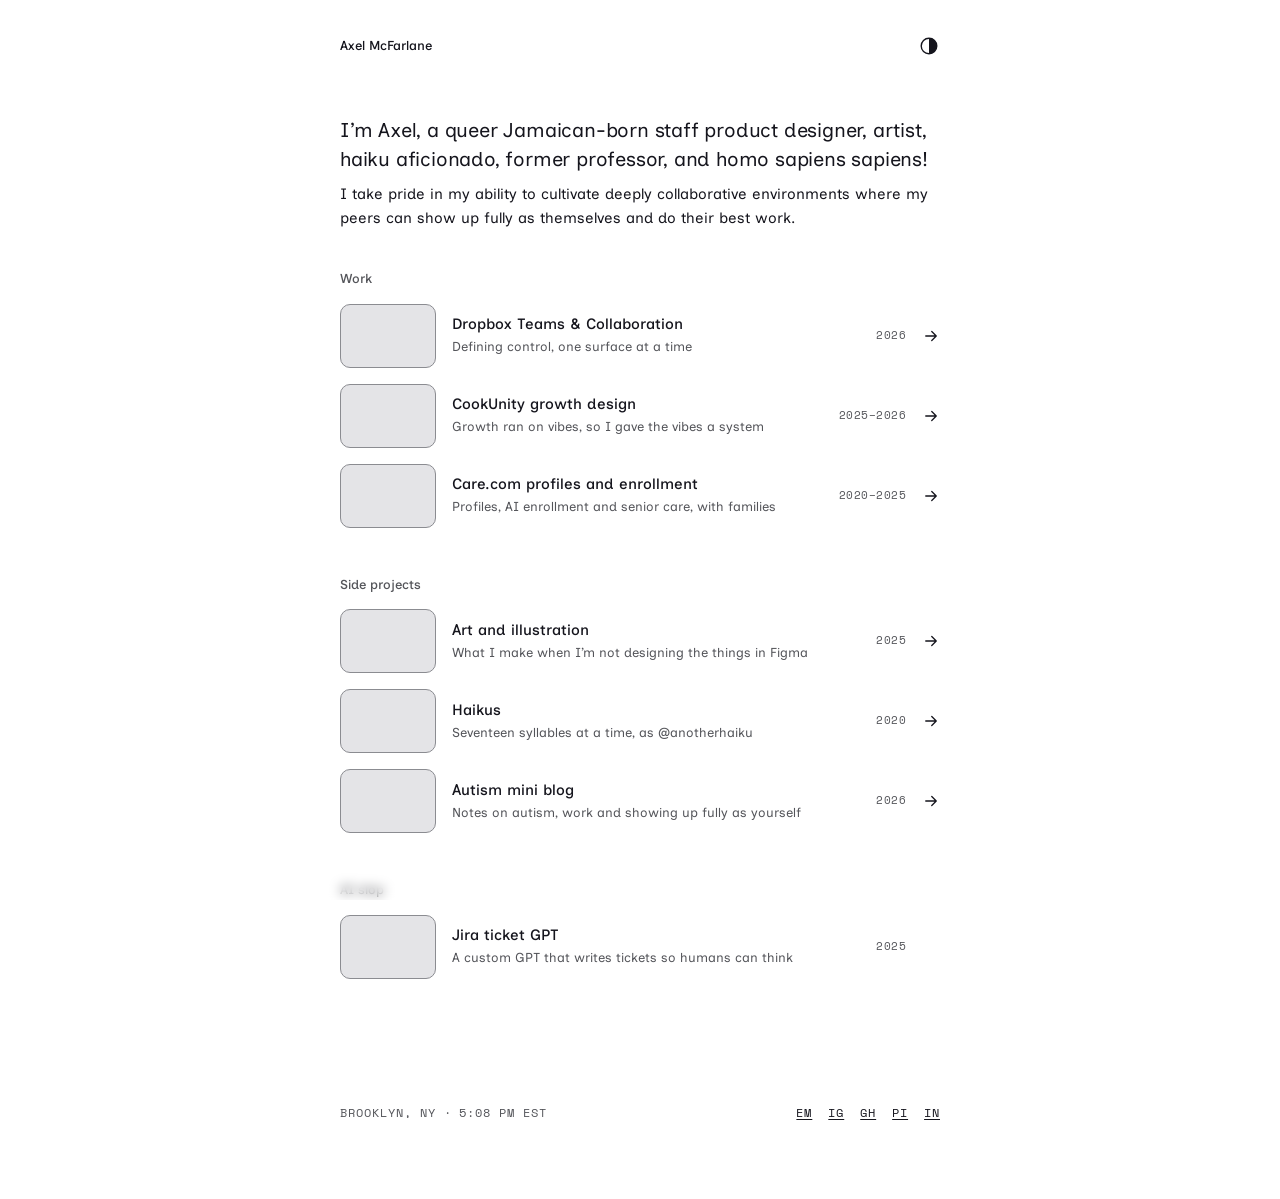
==== commit 325749bb: "v1: edge blur at the bottom, and at the top once the page scrolls Co-Authored-By: Claude Opus 5.5 <n" ====
--- a/index.html
+++ b/index.html
@@ -11,6 +11,7 @@
   <link rel="stylesheet" href="palette.css">
   <link rel="stylesheet" href="styles.css">
   <script src="theme.js"></script>
+  <script src="edges.js" defer></script>
 </head>
 <body>
   <header class="site-header">
--- a/styles.css
+++ b/styles.css
@@ -51,7 +51,6 @@
   --case-summary-gap: var(--space-3);  /* summary to meta line */
   --case-meta-gap:   var(--space-4);   /* meta line to bullets */
   --case-bullet-gap: var(--space-2);   /* between bullets */
-  --case-pager-gap:  var(--space-5);   /* bullets to previous/next */
 
   /* thumbnails: 3:2 tiles */
   --thumb-w:      calc(var(--unit) * 12);  /* 96px */
@@ -613,56 +612,6 @@
   transform: translate(2px, -2px);
 }
 
-/* Previous and next case studies */
-.pager {
-  display: grid;
-  grid-template-columns: 1fr 1fr;
-  gap: var(--space-2);
-  margin-top: var(--case-pager-gap);
-  padding-top: var(--space-3);
-  border-top: 1px solid var(--hairline);
-}
-
-.pager a {
-  display: flex;
-  flex-direction: column;
-  gap: var(--space-half);
-  min-height: 44px;
-  color: var(--text);
-  text-decoration: none;
-}
-
-.pager-next {
-  text-align: right;
-}
-
-.pager-label {
-  font-family: var(--font-mono);
-  font-size: var(--size-xs);
-  letter-spacing: 0.08em;
-  text-transform: uppercase;
-  color: var(--text-muted);
-}
-
-.pager-prev .pager-label::before {
-  content: "← " / "";
-}
-
-.pager-next .pager-label::after {
-  content: " →" / "";
-}
-
-.pager-title {
-  font-weight: var(--weight-medium);
-  text-decoration: underline;
-  text-decoration-thickness: 1px;
-  text-underline-offset: 0.2em;
-}
-
-.pager a:hover .pager-title {
-  text-decoration-thickness: 2px;
-}
-
 /* Footer: Brooklyn time and weather on the left, links on the right */
 .site-footer {
   display: flex;
@@ -766,7 +715,7 @@
     animation: case-hero-in 0.6s cubic-bezier(0.2, 0.8, 0.2, 1) both;
   }
 
-  .case-page :is(.case-title, .case-summary, .case-meta, .case-points li, .account, .pager) {
+  .case-page :is(.case-title, .case-summary, .case-meta, .case-points li, .account) {
     animation: case-rise 0.5s cubic-bezier(0.2, 0.8, 0.2, 1) var(--rise-delay, 0s) both;
   }
 
@@ -778,14 +727,47 @@
   .case-points li:nth-child(3) { --rise-delay: 0.40s; }
   .case-points li:nth-child(n + 4) { --rise-delay: 0.45s; }
   .account      { --rise-delay: 0.30s; }
-  .pager        { --rise-delay: 0.55s; }
 
   /* Closing a case (see case.js): everything fades and sinks away together */
   @keyframes case-leave {
     to { opacity: 0; transform: translateY(8px); }
   }
 
-  .case-page.is-leaving :is(.hero, .case-title, .case-summary, .case-meta, .case-points li, .account, .pager) {
+  .case-page.is-leaving :is(.hero, .case-title, .case-summary, .case-meta, .case-points li, .account) {
     animation: case-leave 0.26s cubic-bezier(0.4, 0, 1, 1) both;
   }
 }
+
+/* Edge blur: content softens as it passes under the top and bottom of the
+   window. The bottom band is always on; the top band fades in once the page
+   has scrolled (edges.js sets .is-scrolled on <html>). */
+body::before,
+body::after {
+  content: "";
+  position: fixed;
+  left: 0;
+  right: 0;
+  z-index: 15;
+  height: var(--edge-blur-h, calc(var(--unit) * 8));
+  pointer-events: none;
+  -webkit-backdrop-filter: blur(var(--edge-blur, 6px));
+  backdrop-filter: blur(var(--edge-blur, 6px));
+}
+
+body::before {
+  top: 0;
+  -webkit-mask-image: linear-gradient(to bottom, #000 30%, transparent);
+  mask-image: linear-gradient(to bottom, #000 30%, transparent);
+  opacity: 0;
+  transition: opacity 0.25s ease;
+}
+
+html.is-scrolled body::before {
+  opacity: 1;
+}
+
+body::after {
+  bottom: 0;
+  -webkit-mask-image: linear-gradient(to top, #000 30%, transparent);
+  mask-image: linear-gradient(to top, #000 30%, transparent);
+}
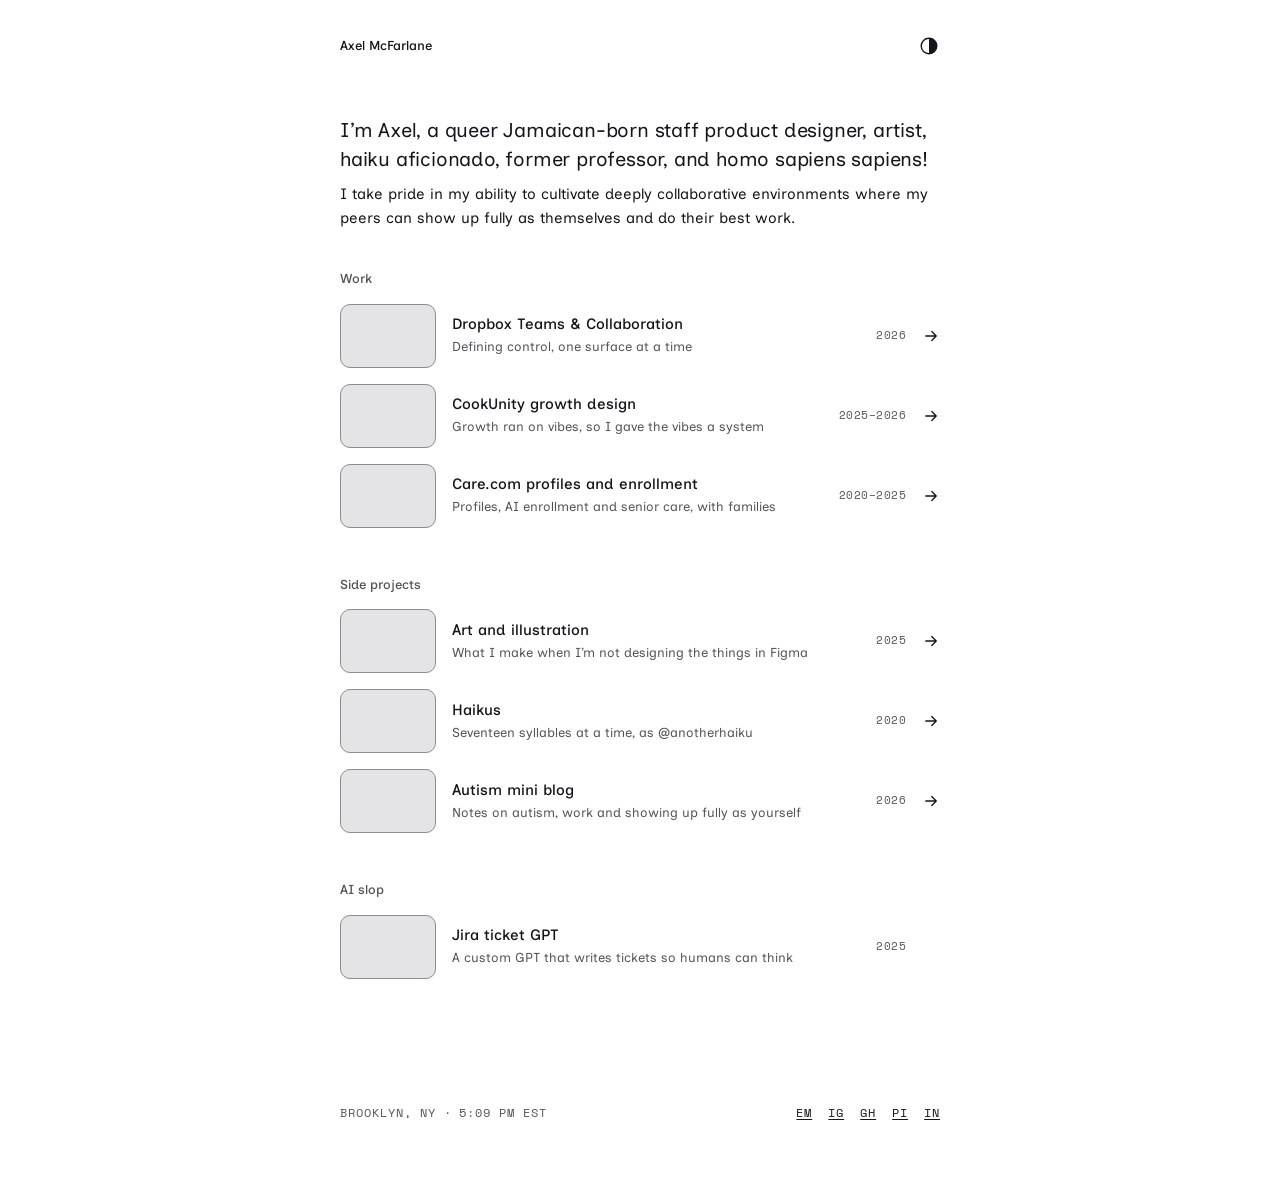
==== commit 1fa50c95: "v1: edge blur only on case and project pages, not the home page Co-Authored-By: Claude Opus 5.5 <nor" ====
--- a/index.html
+++ b/index.html
@@ -11,7 +11,6 @@
   <link rel="stylesheet" href="palette.css">
   <link rel="stylesheet" href="styles.css">
   <script src="theme.js"></script>
-  <script src="edges.js" defer></script>
 </head>
 <body>
   <header class="site-header">
--- a/styles.css
+++ b/styles.css
@@ -738,11 +738,11 @@
   }
 }
 
-/* Edge blur: content softens as it passes under the top and bottom of the
-   window. The bottom band is always on; the top band fades in once the page
-   has scrolled (edges.js sets .is-scrolled on <html>). */
-body::before,
-body::after {
+/* Edge blur on case and project pages: content softens as it passes under
+   the top and bottom of the window. The bottom band is always on; the top
+   band fades in once the page has scrolled (edges.js sets .is-scrolled). */
+.case-page::before,
+.case-page::after {
   content: "";
   position: fixed;
   left: 0;
@@ -754,7 +754,7 @@
   backdrop-filter: blur(var(--edge-blur, 6px));
 }
 
-body::before {
+.case-page::before {
   top: 0;
   -webkit-mask-image: linear-gradient(to bottom, #000 30%, transparent);
   mask-image: linear-gradient(to bottom, #000 30%, transparent);
@@ -762,11 +762,11 @@
   transition: opacity 0.25s ease;
 }
 
-html.is-scrolled body::before {
+html.is-scrolled .case-page::before {
   opacity: 1;
 }
 
-body::after {
+.case-page::after {
   bottom: 0;
   -webkit-mask-image: linear-gradient(to top, #000 30%, transparent);
   mask-image: linear-gradient(to top, #000 30%, transparent);
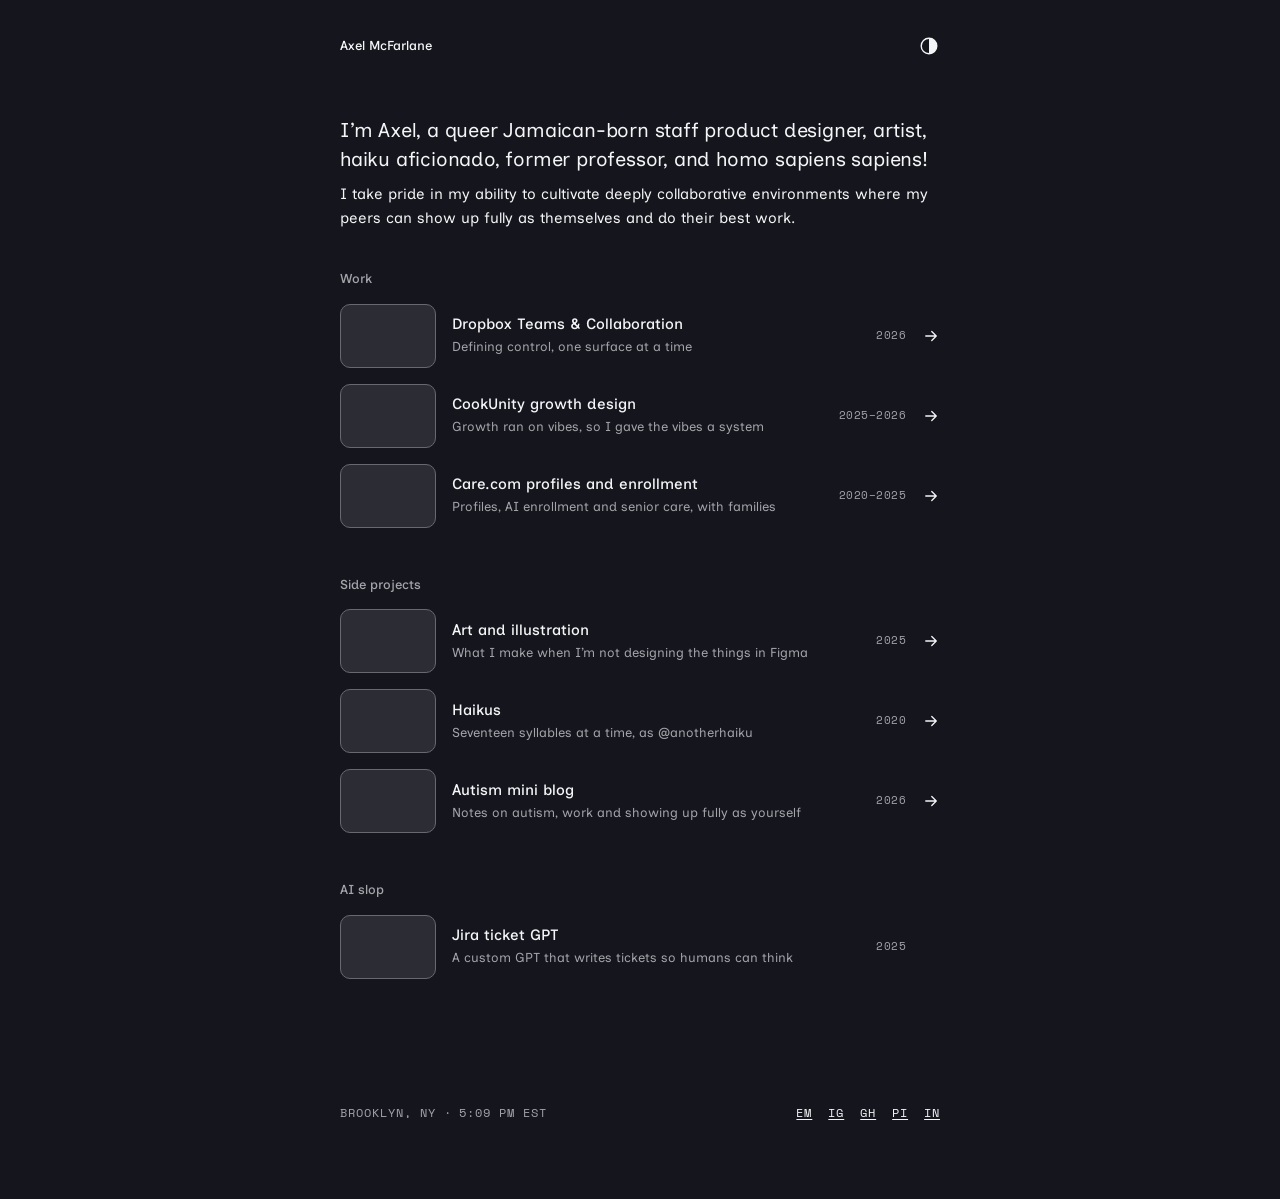
==== commit 66f70023: "Open case and side-project pages as articles over the blurred home page article.js loads a page's <a" ====
--- a/index.html
+++ b/index.html
@@ -3,6 +3,7 @@
 <head>
   <meta charset="utf-8">
   <meta name="viewport" content="width=device-width, initial-scale=1">
+  <script src="article.js"></script>
   <title>Axel McFarlane</title>
   <meta name="description" content="Axel McFarlane (it/they): queer, Jamaican-born staff product designer, artist and former professor who designs with and not just for people.">
   <link rel="preconnect" href="https://fonts.googleapis.com">
--- a/styles.css
+++ b/styles.css
@@ -511,6 +511,15 @@
   padding-top: var(--back-top);   /* hero top lines up with the back button */
 }
 
+/* Below 784px there's no room beside the 600px column for the button
+   (44px + 24px gap + 24px edge), so it sits above the case instead and the
+   case starts 24px below it. It stays pinned while scrolling. */
+@media (max-width: 783px) {
+  .case-page main {
+    padding-top: calc(var(--back-top) + 44px + var(--space-3));
+  }
+}
+
 @media (hover: hover) {
   .back:hover {
     background: var(--hairline);
@@ -771,3 +780,77 @@
   -webkit-mask-image: linear-gradient(to top, #000 30%, transparent);
   mask-image: linear-gradient(to top, #000 30%, transparent);
 }
+
+/* Articles over the home page (article.js): a case or side project opens as
+   a dialog layer. The home page stays behind it, blurred and dimmed, and
+   doesn't scroll. The layer scrolls on its own and reuses the case-page
+   spacing, back button, edge blur and open/close animations above. */
+html.has-article {
+  overflow: hidden;
+}
+
+.sheet {
+  position: fixed;
+  inset: 0;
+  z-index: 100;
+  overflow-x: hidden;
+  overflow-y: auto;
+  overscroll-behavior: contain;
+}
+
+.sheet:focus {
+  outline: none;
+}
+
+.sheet-backdrop {
+  position: fixed;
+  inset: 0;
+  background: color-mix(in oklch, var(--bg) 60%, transparent);
+  -webkit-backdrop-filter: blur(var(--sheet-blur, 14px));
+  backdrop-filter: blur(var(--sheet-blur, 14px));
+}
+
+.sheet .case {
+  position: relative;
+  max-width: var(--column);
+  margin-inline: auto;
+  padding: var(--back-top) var(--gutter) calc(var(--space-5) + var(--space-4));
+}
+
+/* The title takes focus when the article opens, for screen readers */
+.sheet .case-title:focus {
+  outline: none;
+}
+
+button.back {
+  padding: 0;
+  font: inherit;
+  cursor: pointer;
+}
+
+@media (max-width: 783px) {
+  .sheet .case {
+    padding-top: calc(var(--back-top) + 44px + var(--space-3));
+  }
+}
+
+/* The blur fades in with the article and out as it closes */
+@media (prefers-reduced-motion: no-preference) {
+  @keyframes sheet-fade-in {
+    from { opacity: 0; }
+  }
+
+  @keyframes sheet-fade-out {
+    to { opacity: 0; }
+  }
+
+  .sheet-backdrop,
+  .sheet.case-page::after {
+    animation: sheet-fade-in 0.35s ease both;
+  }
+
+  .sheet.is-leaving .sheet-backdrop,
+  .sheet.is-leaving.case-page::after {
+    animation: sheet-fade-out 0.3s ease both;
+  }
+}
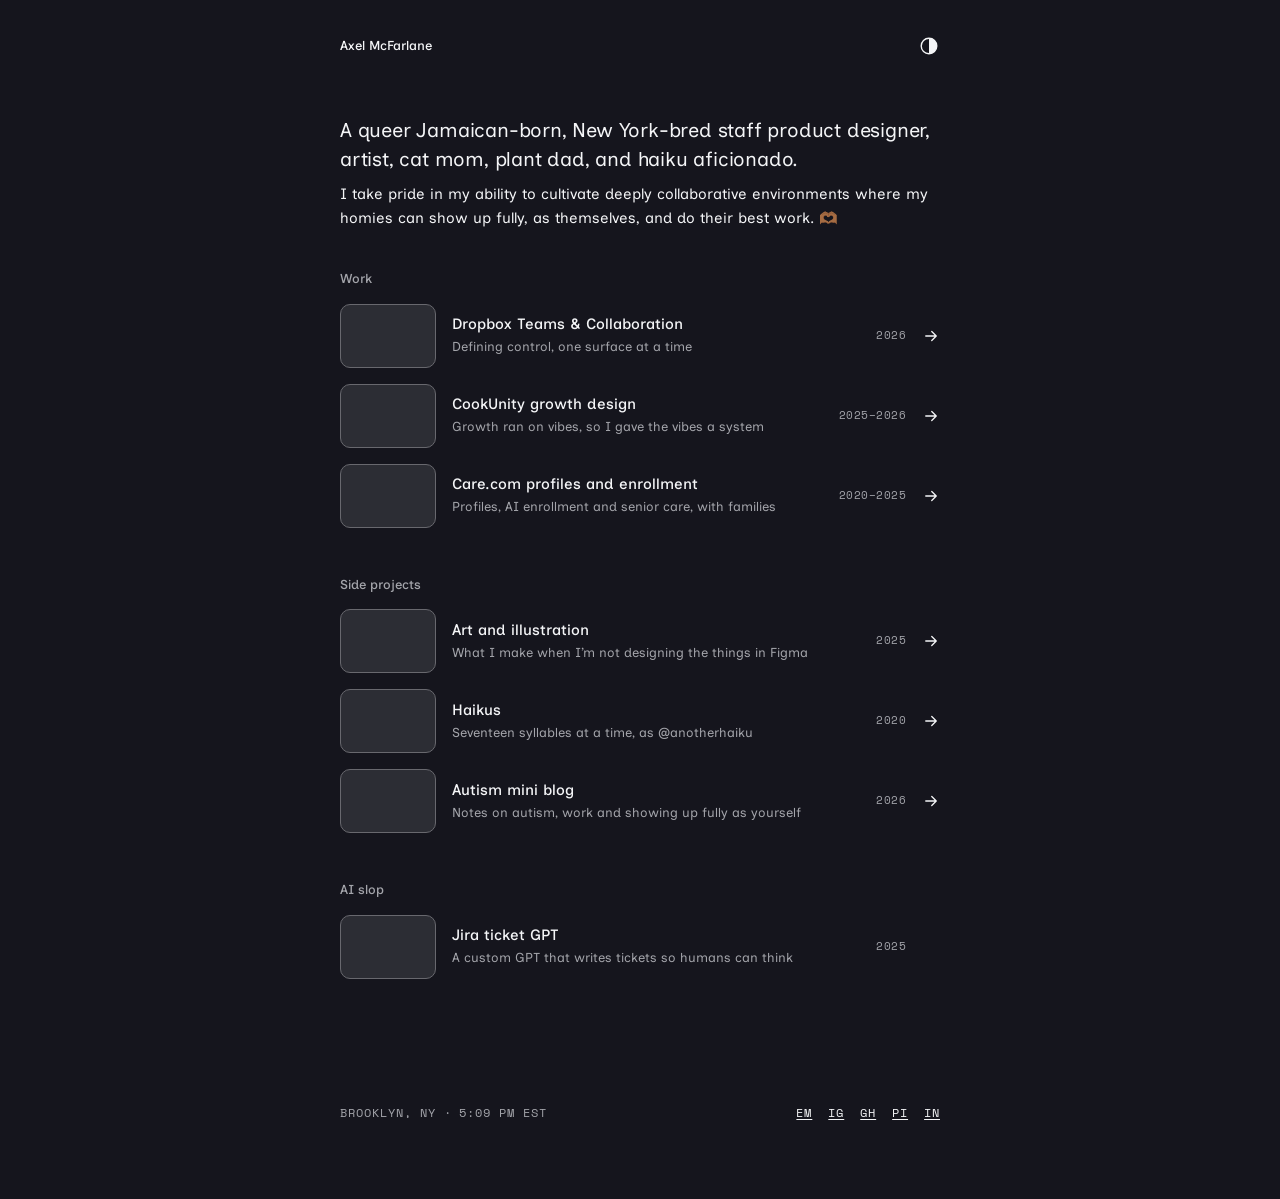
==== commit badad283: "New intro copy Co-Authored-By: Claude Opus 5.5 <noreply@anthropic.com>" ====
--- a/index.html
+++ b/index.html
@@ -26,11 +26,11 @@
 
   <main>
     <section class="intro">
-      <h1>I’m <span class="peek">Axel<span class="peek-card peek-card--axel" aria-hidden="true"></span></span>, a queer <span class="peek">Jamaican-born<span class="peek-card peek-card--run" aria-hidden="true"></span></span> staff product designer, artist, haiku aficionado, former professor, and homo sapiens sapiens!</h1>
+      <h1>A queer <span class="peek">Jamaican-born<span class="peek-card peek-card--run" aria-hidden="true"></span></span>, New York-bred staff product designer, artist, cat mom, plant dad, and haiku aficionado.</h1>
       <p>
         I take pride in my ability to cultivate deeply collaborative
-        environments where my peers can show up fully as themselves and do
-        their best work.
+        environments where my homies can show up fully, as themselves, and do
+        their best work. 🫶🏾
       </p>
     </section>
 
